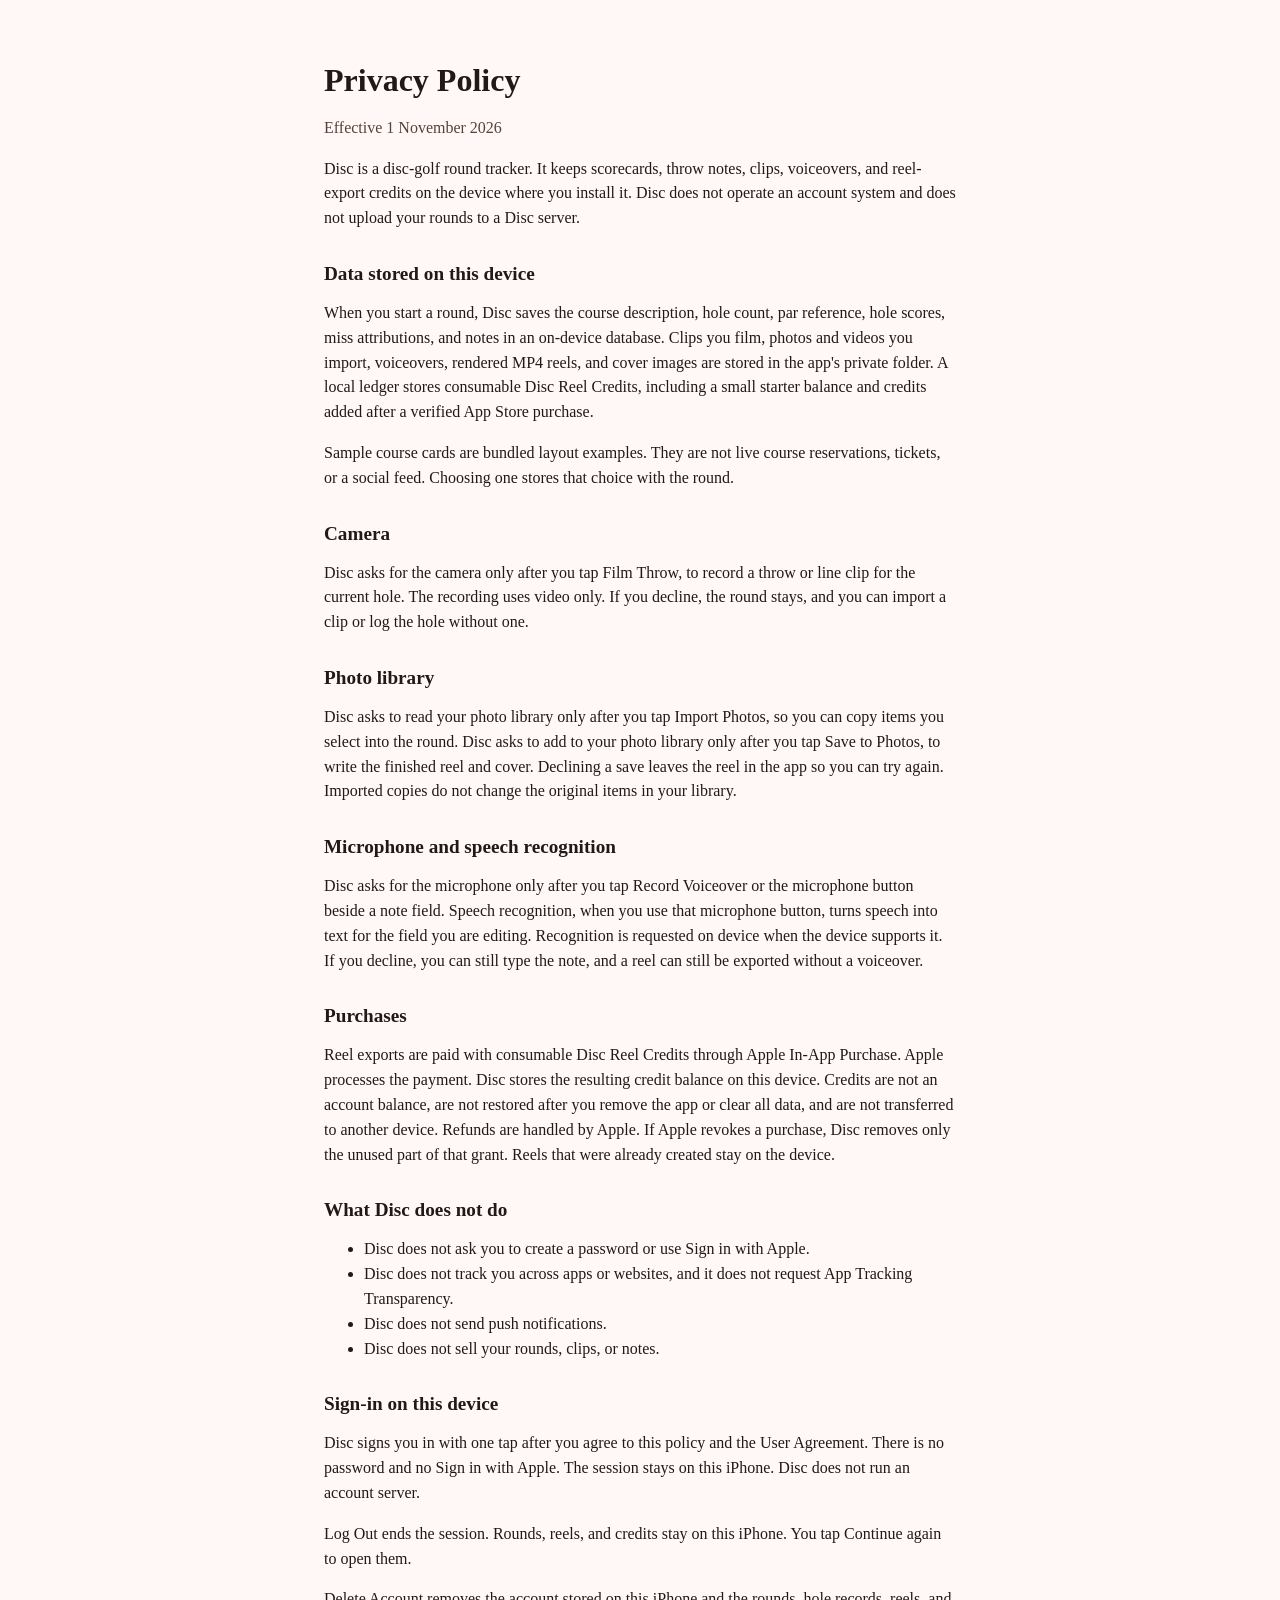
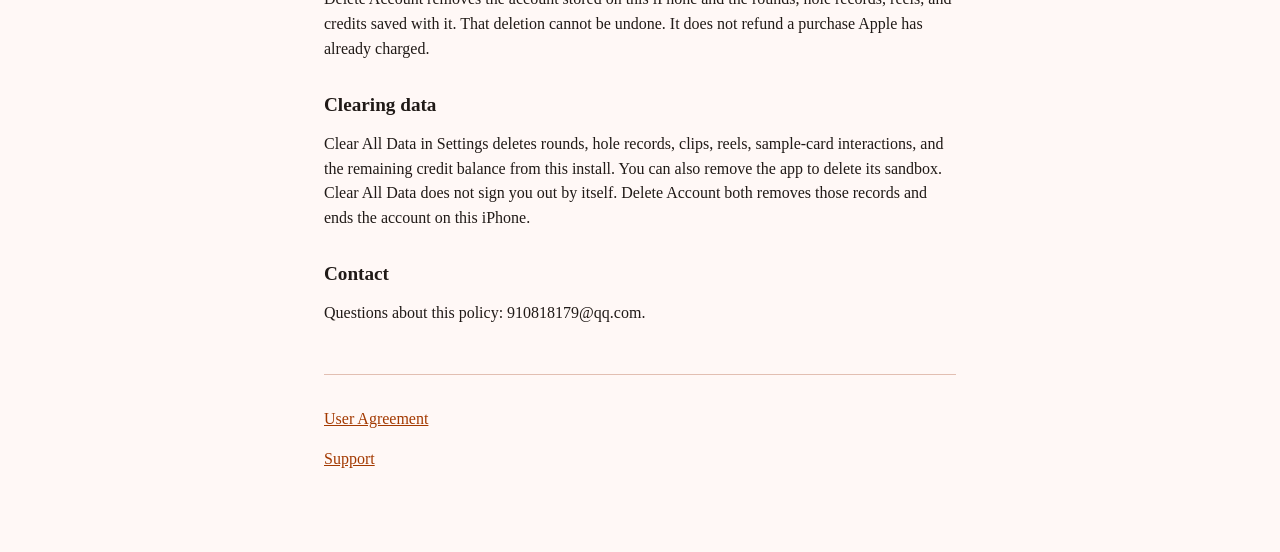
==== privacy-policy.html @ 141ce336 "Publish Disc Privacy Policy and User Agreement." ====
<!DOCTYPE html>
<html lang="en">
<head>
  <meta charset="utf-8">
  <meta name="viewport" content="width=device-width, initial-scale=1">
  <title>Privacy Policy</title>
  <link rel="stylesheet" href="legal.css">
</head>
<body>
<main>
  <h1>Privacy Policy</h1>
  <p class="meta">Effective 1 November 2026</p>
  <p>Disc is a disc-golf round tracker. It keeps scorecards, throw notes, clips, voiceovers, and reel-export credits on the device where you install it. Disc does not operate an account system and does not upload your rounds to a Disc server.</p>

  <h2>Data stored on this device</h2>
  <p>When you start a round, Disc saves the course description, hole count, par reference, hole scores, miss attributions, and notes in an on-device database. Clips you film, photos and videos you import, voiceovers, rendered MP4 reels, and cover images are stored in the app's private folder. A local ledger stores consumable Disc Reel Credits, including a small starter balance and credits added after a verified App Store purchase.</p>
  <p>Sample course cards are bundled layout examples. They are not live course reservations, tickets, or a social feed. Choosing one stores that choice with the round.</p>

  <h2>Camera</h2>
  <p>Disc asks for the camera only after you tap Film Throw, to record a throw or line clip for the current hole. The recording uses video only. If you decline, the round stays, and you can import a clip or log the hole without one.</p>

  <h2>Photo library</h2>
  <p>Disc asks to read your photo library only after you tap Import Photos, so you can copy items you select into the round. Disc asks to add to your photo library only after you tap Save to Photos, to write the finished reel and cover. Declining a save leaves the reel in the app so you can try again. Imported copies do not change the original items in your library.</p>

  <h2>Microphone and speech recognition</h2>
  <p>Disc asks for the microphone only after you tap Record Voiceover or the microphone button beside a note field. Speech recognition, when you use that microphone button, turns speech into text for the field you are editing. Recognition is requested on device when the device supports it. If you decline, you can still type the note, and a reel can still be exported without a voiceover.</p>

  <h2>Purchases</h2>
  <p>Reel exports are paid with consumable Disc Reel Credits through Apple In-App Purchase. Apple processes the payment. Disc stores the resulting credit balance on this device. Credits are not an account balance, are not restored after you remove the app or clear all data, and are not transferred to another device. Refunds are handled by Apple. If Apple revokes a purchase, Disc removes only the unused part of that grant. Reels that were already created stay on the device.</p>

  <h2>What Disc does not do</h2>
  <ul>
    <li>Disc does not ask you to create a password or use Sign in with Apple.</li>
    <li>Disc does not track you across apps or websites, and it does not request App Tracking Transparency.</li>
    <li>Disc does not send push notifications.</li>
    <li>Disc does not sell your rounds, clips, or notes.</li>
  </ul>

  <h2>Sign-in on this device</h2>
  <p>Disc signs you in with one tap after you agree to this policy and the User Agreement. There is no password and no Sign in with Apple. The session stays on this iPhone. Disc does not run an account server.</p>
  <p>Log Out ends the session. Rounds, reels, and credits stay on this iPhone. You tap Continue again to open them.</p>
  <p>Delete Account removes the account stored on this iPhone and the rounds, hole records, reels, and credits saved with it. That deletion cannot be undone. It does not refund a purchase Apple has already charged.</p>

  <h2>Clearing data</h2>
  <p>Clear All Data in Settings deletes rounds, hole records, clips, reels, sample-card interactions, and the remaining credit balance from this install. You can also remove the app to delete its sandbox. Clear All Data does not sign you out by itself. Delete Account both removes those records and ends the account on this iPhone.</p>

  <h2>Contact</h2>
  <p>Questions about this policy: 910818179@qq.com.</p>
  <footer>
    <p><a href="user-agreement.html">User Agreement</a></p>
    <p><a href="index.html">Support</a></p>
  </footer>
</main>
</body>
</html>
---- legal.css ----
:root { color-scheme: light; --ink: #201a17; --muted: #5a4138; --paper: #fff8f6; --line: #e2bfb2; --accent: #a33900; }
* { box-sizing: border-box; }
body { margin: 0; font-family: "Iowan Old Style", Palatino, Georgia, serif; background: var(--paper); color: var(--ink); }
main { max-width: 42rem; margin: 0 auto; padding: 2.5rem 1.25rem 4rem; }
h1 { font-size: 2rem; line-height: 1.2; margin-bottom: 0.25rem; }
h2 { font-size: 1.2rem; margin-top: 2rem; }
p, li { line-height: 1.55; }
.meta { color: var(--muted); }
a { color: var(--accent); }
footer { margin-top: 3rem; padding-top: 1rem; border-top: 1px solid var(--line); }
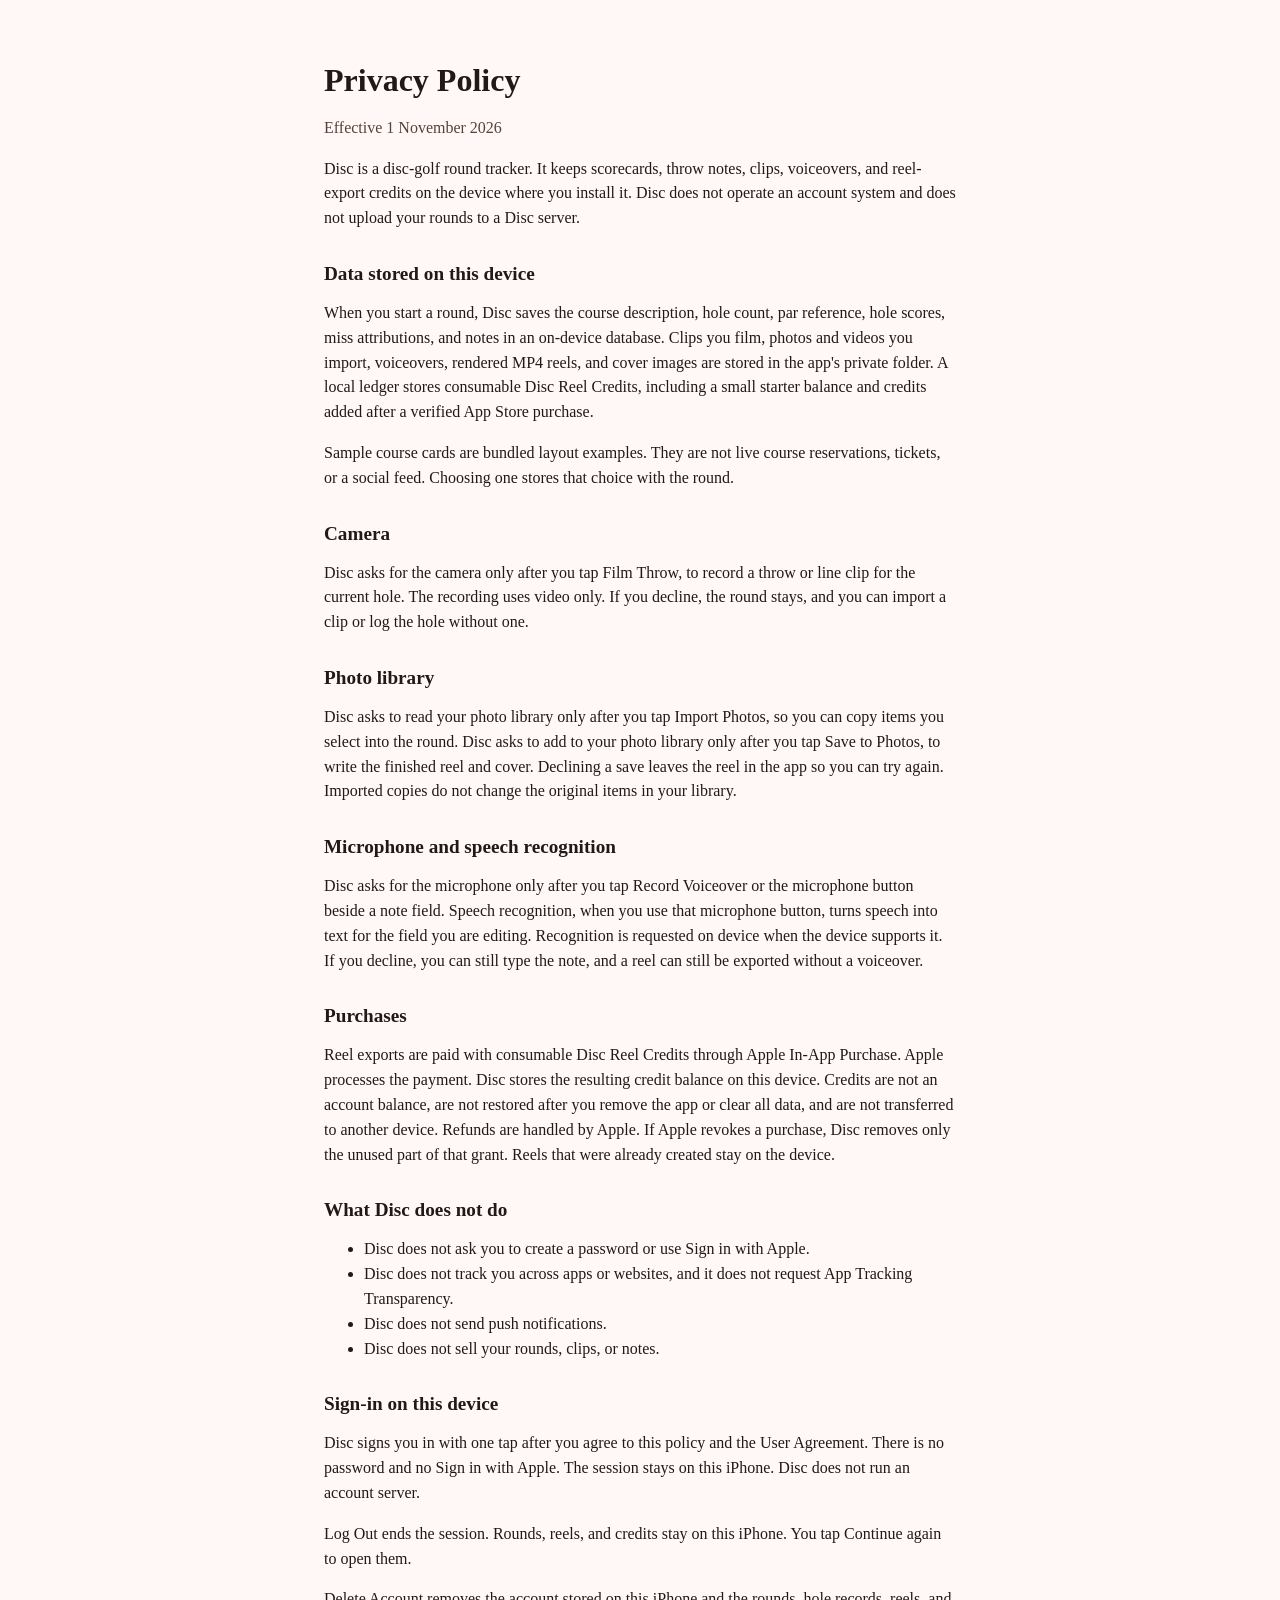
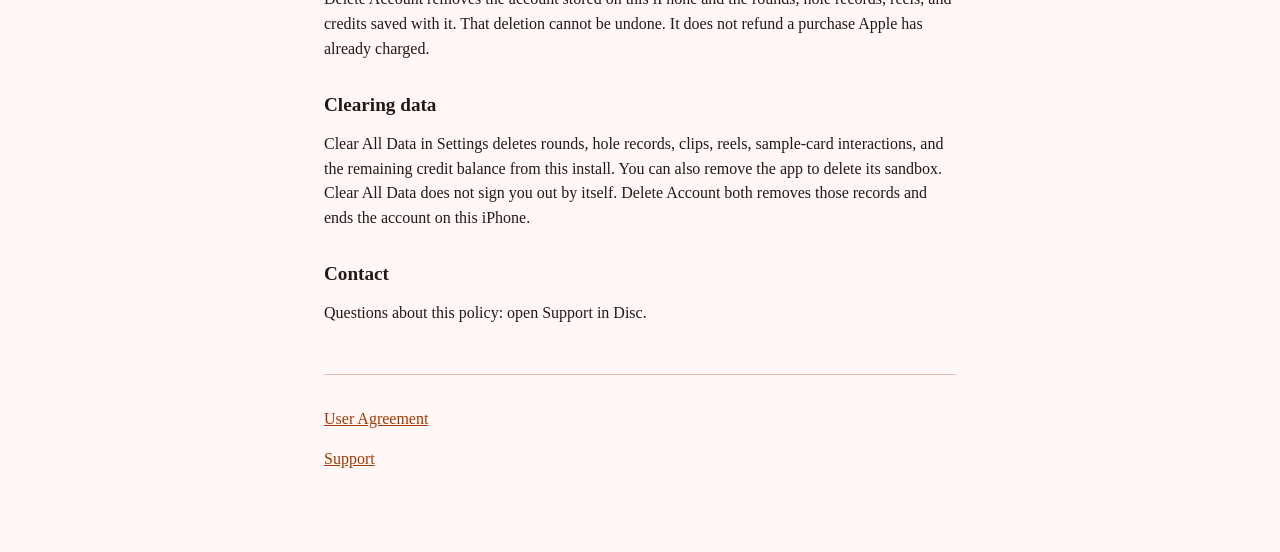
==== commit 2da5b096: "Remove the contact email from the legal pages. Co-authored-by: Cursor <cursoragent@cursor.com>" ====
--- a/privacy-policy.html
+++ b/privacy-policy.html
@@ -45,7 +45,7 @@
   <p>Clear All Data in Settings deletes rounds, hole records, clips, reels, sample-card interactions, and the remaining credit balance from this install. You can also remove the app to delete its sandbox. Clear All Data does not sign you out by itself. Delete Account both removes those records and ends the account on this iPhone.</p>
 
   <h2>Contact</h2>
-  <p>Questions about this policy: 910818179@qq.com.</p>
+  <p>Questions about this policy: open Support in Disc.</p>
   <footer>
     <p><a href="user-agreement.html">User Agreement</a></p>
     <p><a href="index.html">Support</a></p>
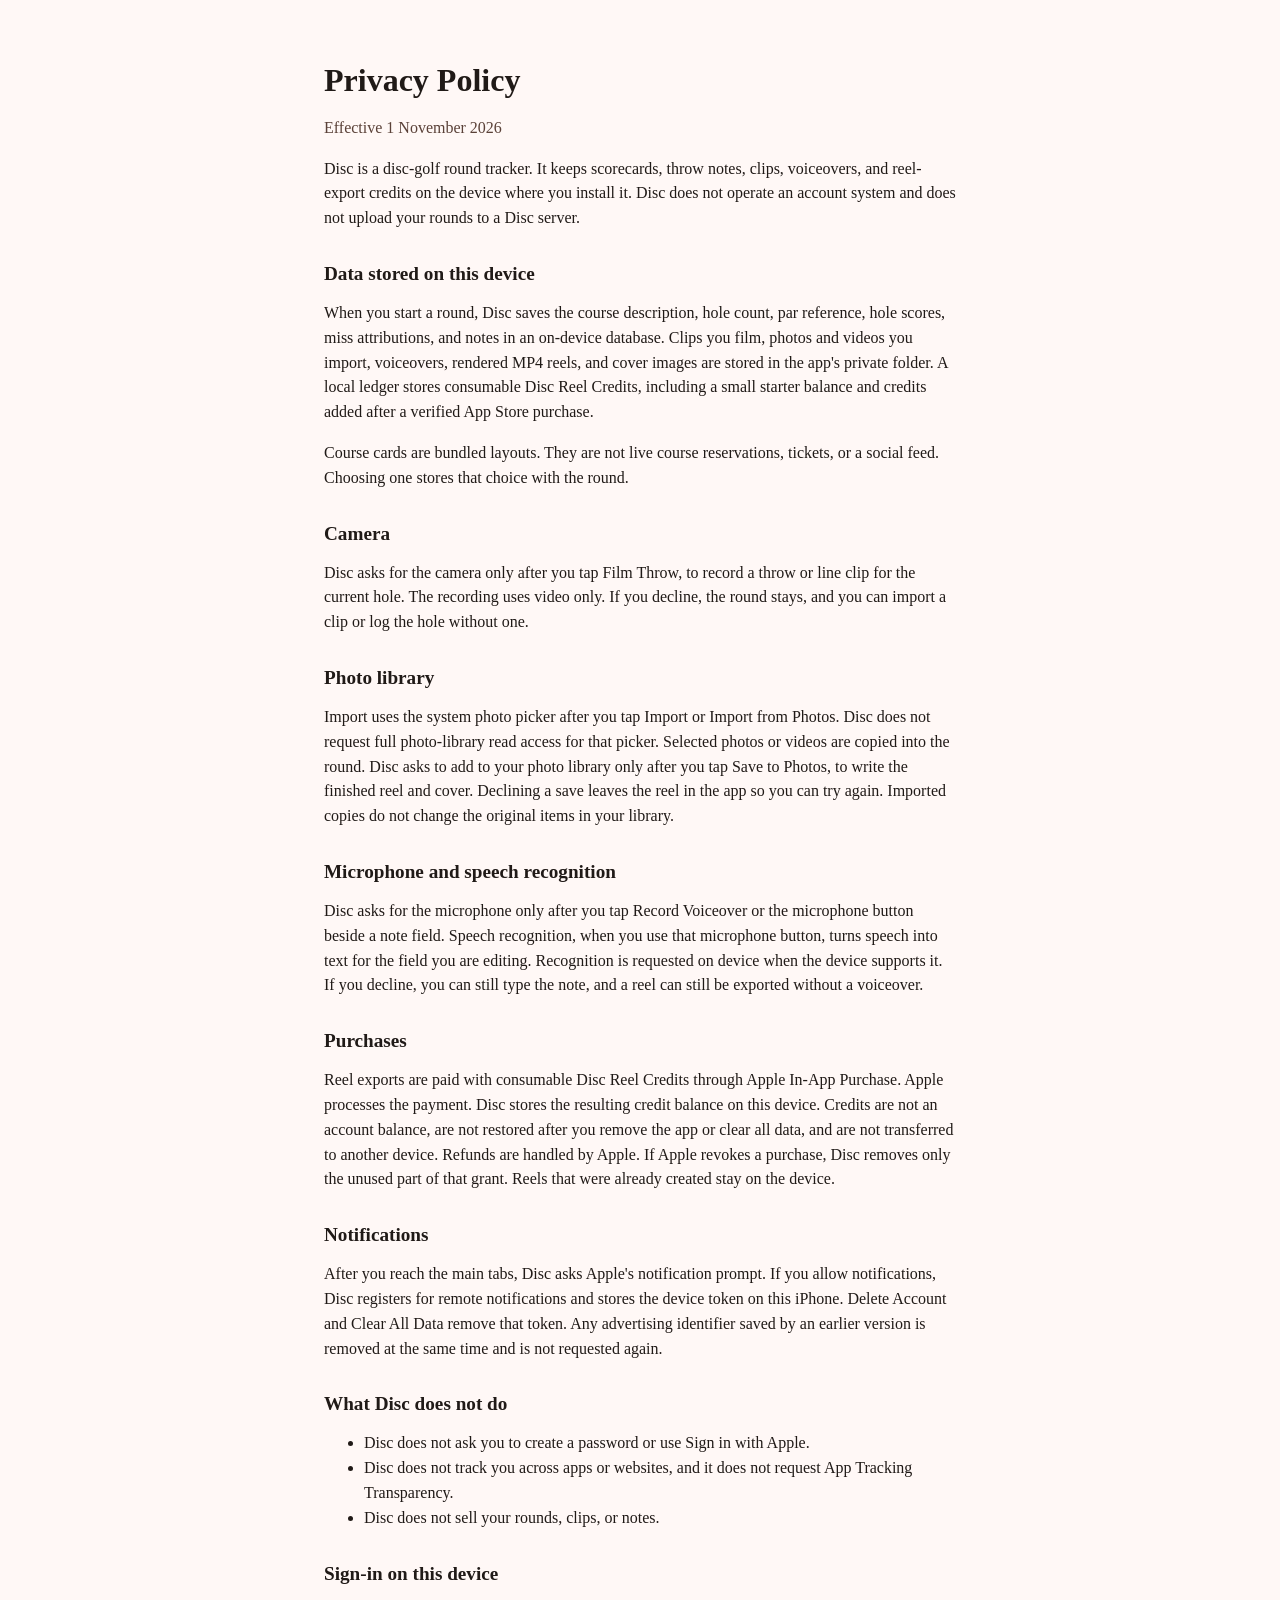
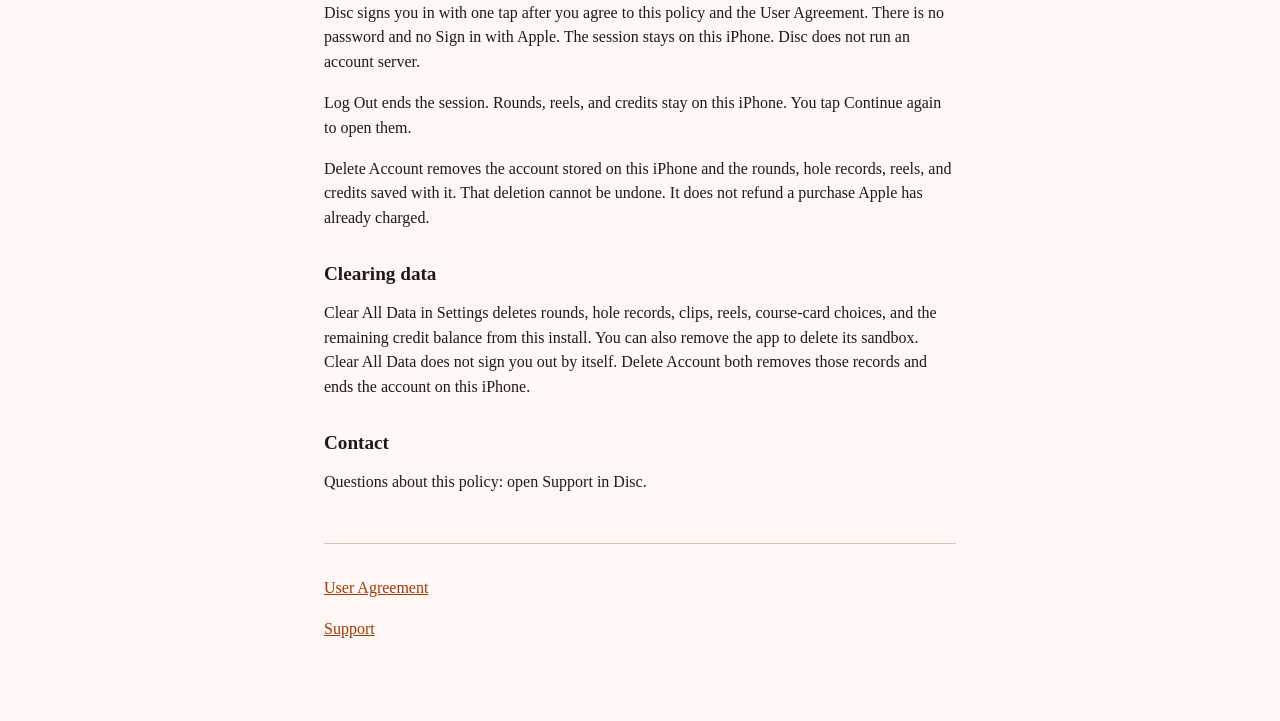
==== commit 49d38115: "Align Disc legal pages with push notifications and photo picker." ====
--- a/privacy-policy.html
+++ b/privacy-policy.html
@@ -14,13 +14,13 @@
 
   <h2>Data stored on this device</h2>
   <p>When you start a round, Disc saves the course description, hole count, par reference, hole scores, miss attributions, and notes in an on-device database. Clips you film, photos and videos you import, voiceovers, rendered MP4 reels, and cover images are stored in the app's private folder. A local ledger stores consumable Disc Reel Credits, including a small starter balance and credits added after a verified App Store purchase.</p>
-  <p>Sample course cards are bundled layout examples. They are not live course reservations, tickets, or a social feed. Choosing one stores that choice with the round.</p>
+  <p>Course cards are bundled layouts. They are not live course reservations, tickets, or a social feed. Choosing one stores that choice with the round.</p>
 
   <h2>Camera</h2>
   <p>Disc asks for the camera only after you tap Film Throw, to record a throw or line clip for the current hole. The recording uses video only. If you decline, the round stays, and you can import a clip or log the hole without one.</p>
 
   <h2>Photo library</h2>
-  <p>Disc asks to read your photo library only after you tap Import Photos, so you can copy items you select into the round. Disc asks to add to your photo library only after you tap Save to Photos, to write the finished reel and cover. Declining a save leaves the reel in the app so you can try again. Imported copies do not change the original items in your library.</p>
+  <p>Import uses the system photo picker after you tap Import or Import from Photos. Disc does not request full photo-library read access for that picker. Selected photos or videos are copied into the round. Disc asks to add to your photo library only after you tap Save to Photos, to write the finished reel and cover. Declining a save leaves the reel in the app so you can try again. Imported copies do not change the original items in your library.</p>
 
   <h2>Microphone and speech recognition</h2>
   <p>Disc asks for the microphone only after you tap Record Voiceover or the microphone button beside a note field. Speech recognition, when you use that microphone button, turns speech into text for the field you are editing. Recognition is requested on device when the device supports it. If you decline, you can still type the note, and a reel can still be exported without a voiceover.</p>
@@ -28,11 +28,13 @@
   <h2>Purchases</h2>
   <p>Reel exports are paid with consumable Disc Reel Credits through Apple In-App Purchase. Apple processes the payment. Disc stores the resulting credit balance on this device. Credits are not an account balance, are not restored after you remove the app or clear all data, and are not transferred to another device. Refunds are handled by Apple. If Apple revokes a purchase, Disc removes only the unused part of that grant. Reels that were already created stay on the device.</p>
 
+  <h2>Notifications</h2>
+  <p>After you reach the main tabs, Disc asks Apple's notification prompt. If you allow notifications, Disc registers for remote notifications and stores the device token on this iPhone. Delete Account and Clear All Data remove that token. Any advertising identifier saved by an earlier version is removed at the same time and is not requested again.</p>
+
   <h2>What Disc does not do</h2>
   <ul>
     <li>Disc does not ask you to create a password or use Sign in with Apple.</li>
     <li>Disc does not track you across apps or websites, and it does not request App Tracking Transparency.</li>
-    <li>Disc does not send push notifications.</li>
     <li>Disc does not sell your rounds, clips, or notes.</li>
   </ul>
 
@@ -42,7 +44,7 @@
   <p>Delete Account removes the account stored on this iPhone and the rounds, hole records, reels, and credits saved with it. That deletion cannot be undone. It does not refund a purchase Apple has already charged.</p>
 
   <h2>Clearing data</h2>
-  <p>Clear All Data in Settings deletes rounds, hole records, clips, reels, sample-card interactions, and the remaining credit balance from this install. You can also remove the app to delete its sandbox. Clear All Data does not sign you out by itself. Delete Account both removes those records and ends the account on this iPhone.</p>
+  <p>Clear All Data in Settings deletes rounds, hole records, clips, reels, course-card choices, and the remaining credit balance from this install. You can also remove the app to delete its sandbox. Clear All Data does not sign you out by itself. Delete Account both removes those records and ends the account on this iPhone.</p>
 
   <h2>Contact</h2>
   <p>Questions about this policy: open Support in Disc.</p>
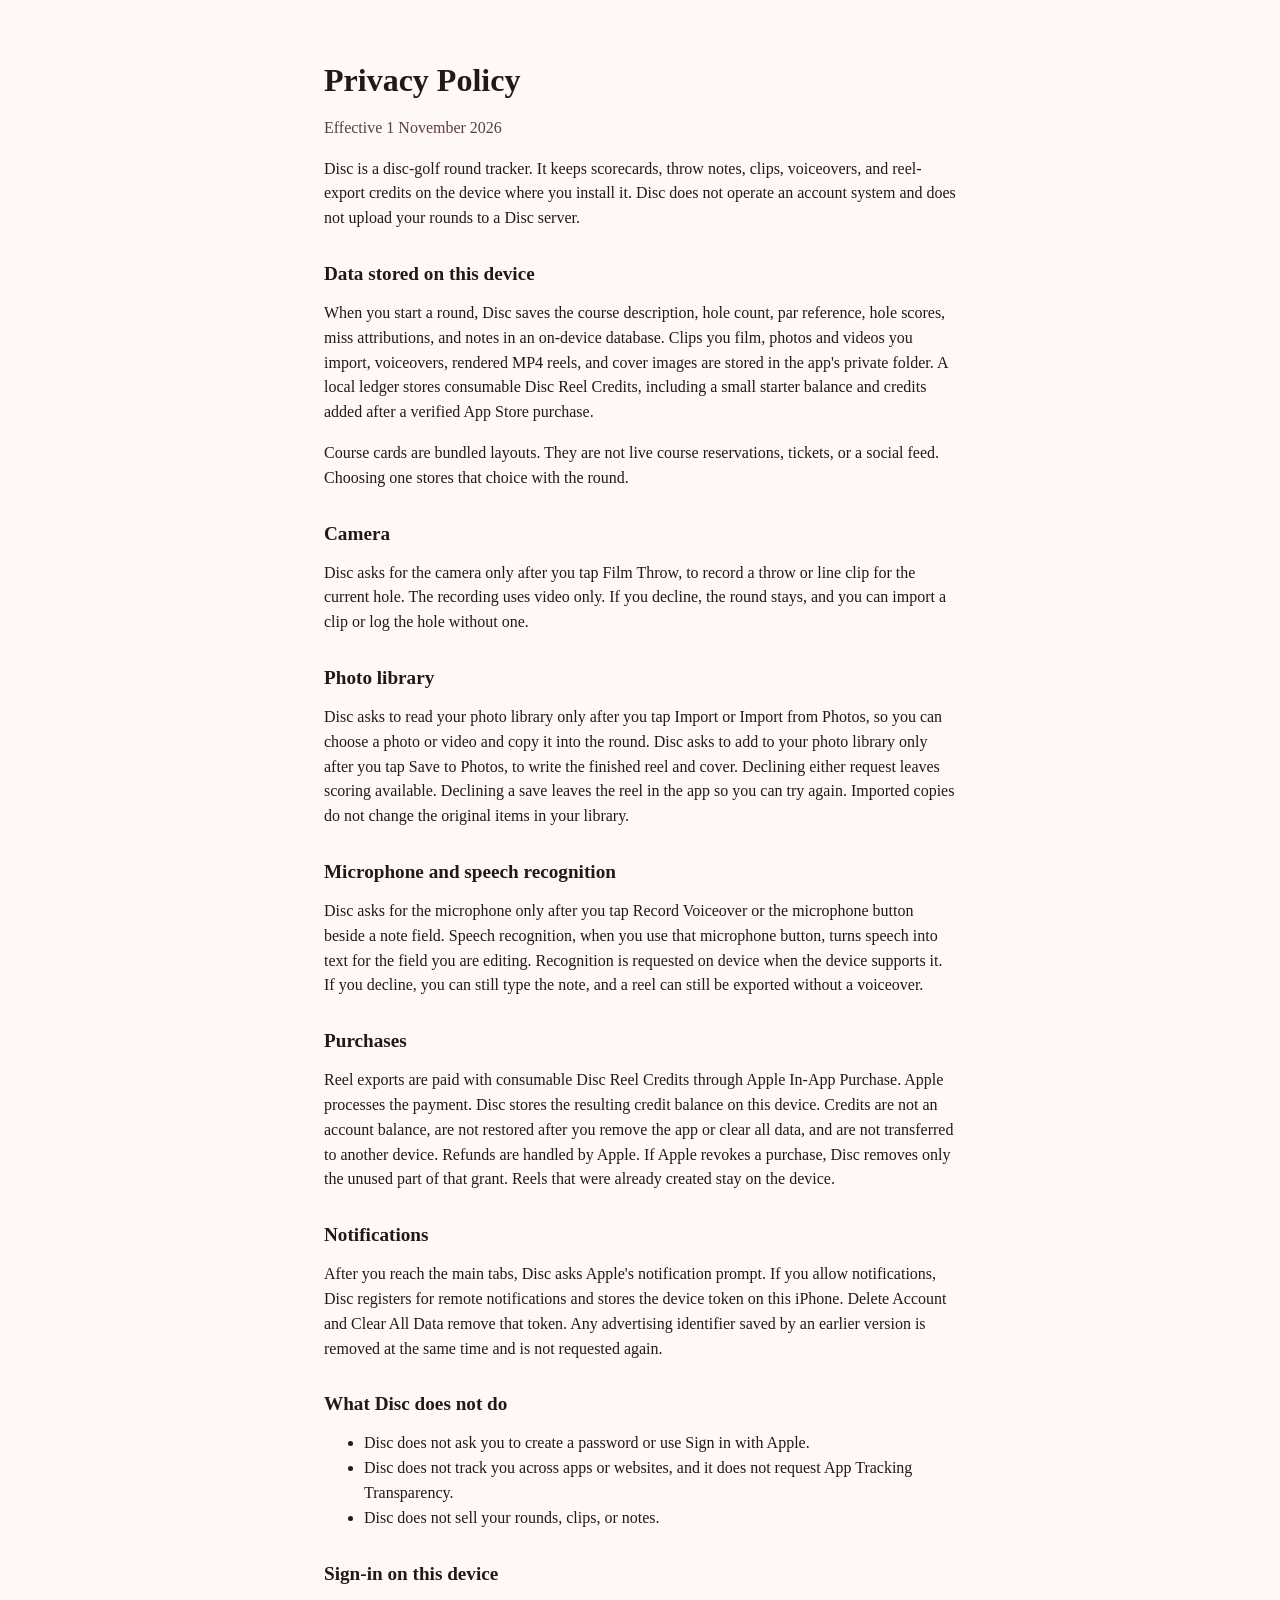
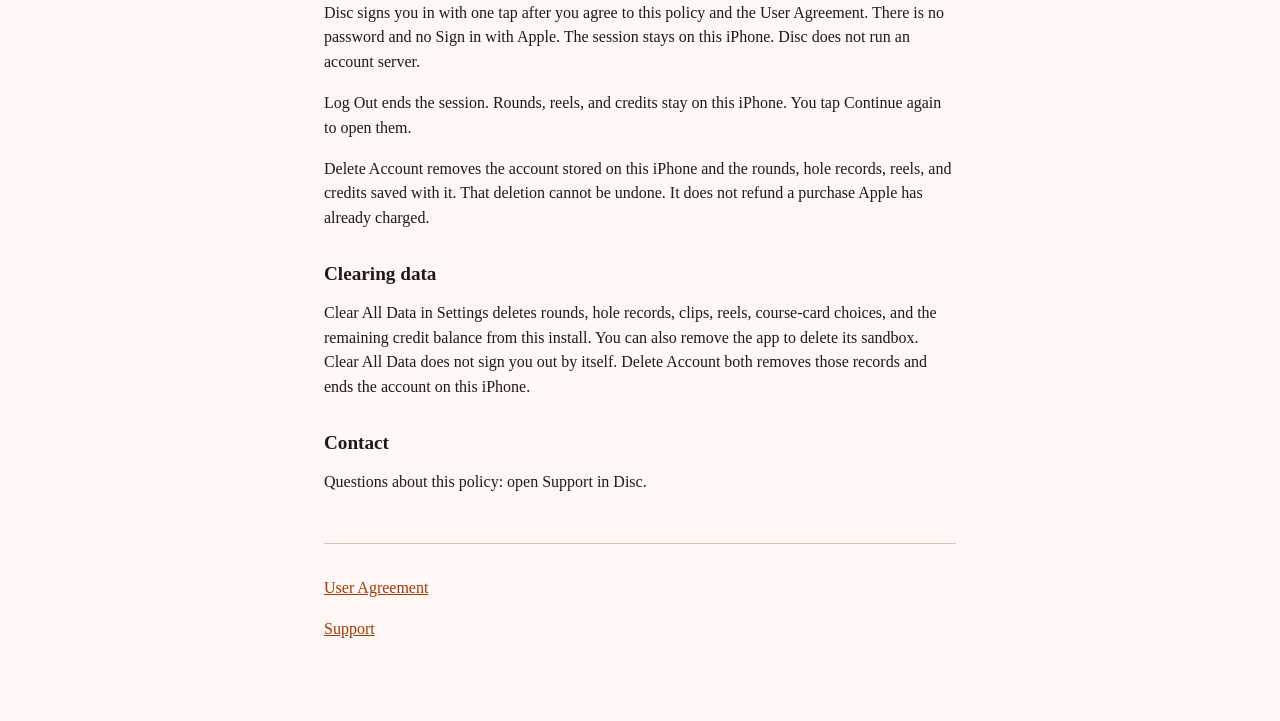
==== commit da0e4049: "Restore photo library read request wording for Import." ====
--- a/privacy-policy.html
+++ b/privacy-policy.html
@@ -20,7 +20,7 @@
   <p>Disc asks for the camera only after you tap Film Throw, to record a throw or line clip for the current hole. The recording uses video only. If you decline, the round stays, and you can import a clip or log the hole without one.</p>
 
   <h2>Photo library</h2>
-  <p>Import uses the system photo picker after you tap Import or Import from Photos. Disc does not request full photo-library read access for that picker. Selected photos or videos are copied into the round. Disc asks to add to your photo library only after you tap Save to Photos, to write the finished reel and cover. Declining a save leaves the reel in the app so you can try again. Imported copies do not change the original items in your library.</p>
+  <p>Disc asks to read your photo library only after you tap Import or Import from Photos, so you can choose a photo or video and copy it into the round. Disc asks to add to your photo library only after you tap Save to Photos, to write the finished reel and cover. Declining either request leaves scoring available. Declining a save leaves the reel in the app so you can try again. Imported copies do not change the original items in your library.</p>
 
   <h2>Microphone and speech recognition</h2>
   <p>Disc asks for the microphone only after you tap Record Voiceover or the microphone button beside a note field. Speech recognition, when you use that microphone button, turns speech into text for the field you are editing. Recognition is requested on device when the device supports it. If you decline, you can still type the note, and a reel can still be exported without a voiceover.</p>
